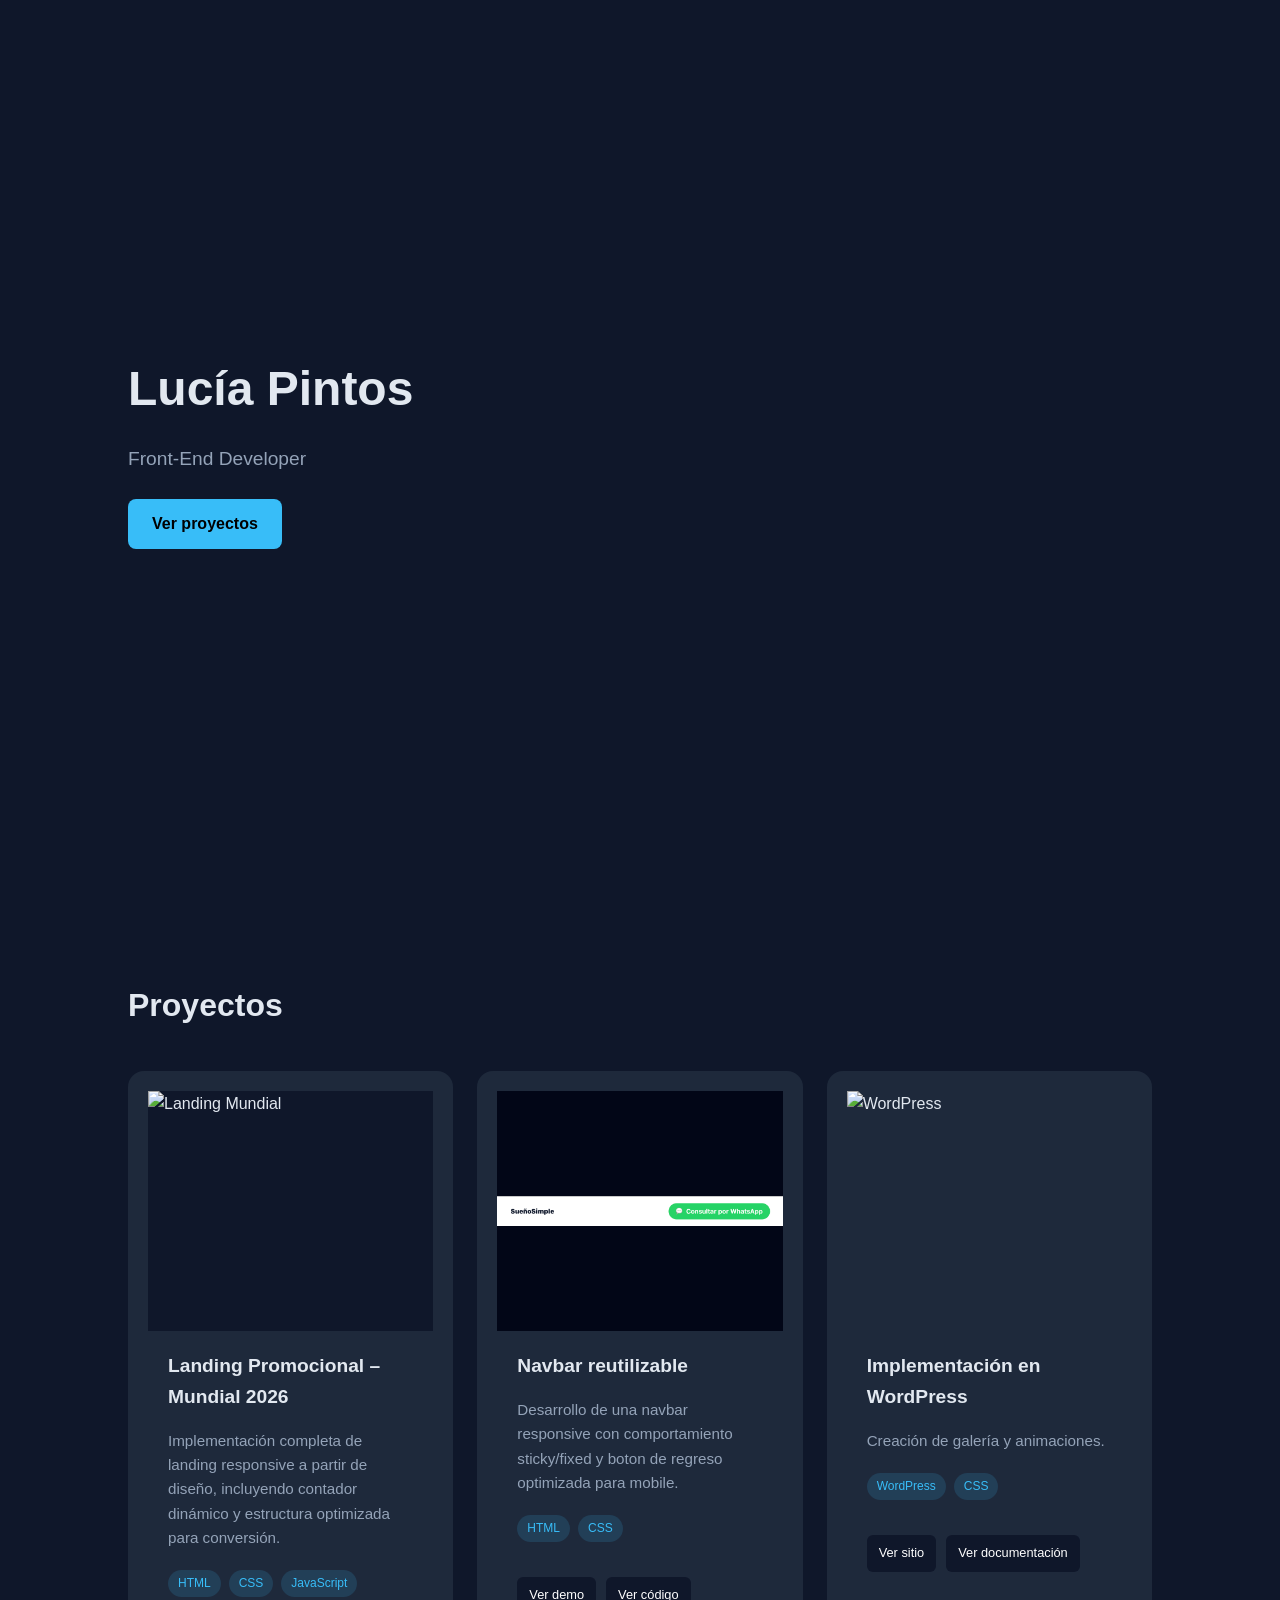
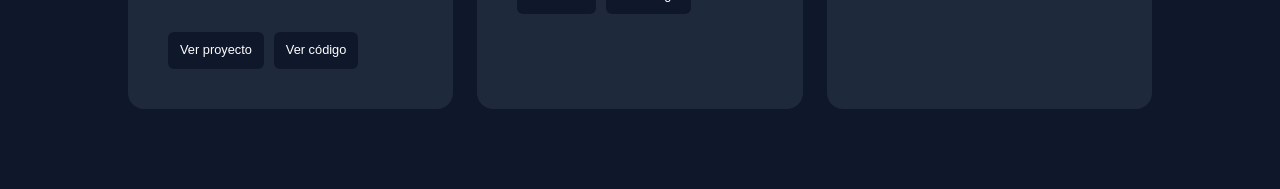
==== index.html @ ef3883d9 "fix: move portfolio to root" ====
<!DOCTYPE html>
<html lang="en">
  <head>
    <meta charset="UTF-8" />
    <meta name="viewport" content="width=device-width, initial-scale=1.0" />
    <title>Document</title>
    <link rel="stylesheet" href="styles.css" />
  </head>
  <body>
    <!-- HERO -->
    <header class="hero">
      <h1>Lucía Pintos</h1>
      <p>Front-End Developer</p>
      <a href="#proyectos" class="btn">Ver proyectos</a>
    </header>

    <!-- PROYECTOS -->
    <section id="proyectos" class="projects">
      <h2>Proyectos</h2>

      <div class="projects-grid">
        <!-- Landing Mundial -->
        <div class="project-card">
          <img
            src="imagenes/landingmundial.png"
            alt="Landing Mundial"
            class="landing-img"
          />

          <div class="project-card-content">
            <h3>Landing Promocional – Mundial 2026</h3>

            <p>
              Implementación completa de landing responsive a partir de diseño,
              incluyendo contador dinámico y estructura optimizada para
              conversión.
            </p>

            <div class="tags">
              <span>HTML</span>
              <span>CSS</span>
              <span>JavaScript</span>
            </div>
            <div class="proyecto-links">
              <a
                href="https://mansa144.github.io/landing-mundial-2026/"
                target="_blank"
              >
                Ver proyecto
              </a>
              <a
                href="https://github.com/Mansa144/landing-mundial-2026"
                target="_blank"
              >
                Ver código
              </a>
            </div>
          </div>
        </div>

        <!-- Navbar -->
        <div class="project-card">
          <img src="imagenes/navbar.png" alt="Navbar" class="navbar-img" />

          <div class="project-card-content">
            <h3>Navbar reutilizable</h3>

            <p>
              Desarrollo de una navbar responsive con comportamiento
              sticky/fixed y boton de regreso optimizada para mobile.
            </p>

            <div class="tags">
              <span>HTML</span>
              <span>CSS</span>
            </div>

            <div class="proyecto-links">
              <a
                href="https://mansa144.github.io/NavBar-Dia-de-la-Madre/"
                target="_blank"
              >
                Ver demo
              </a>

              <a
                href="https://github.com/Mansa144/NavBar-Dia-de-la-Madre"
                target="_blank"
              >
                Ver código
              </a>
            </div>
          </div>
        </div>

        <!-- WordPress -->
        <div class="project-card">
          <img
            src="imagenes/WORDPRESS.png"
            alt="WordPress"
            class="wordpress-img"
          />
          <div class="project-card-content">
            <h3>Implementación en WordPress</h3>
            <p>Creación de galería y animaciones.</p>
            <div class="tags"><span>WordPress</span><span>CSS</span></div>
            <div class="proyecto-links">
              <a href="https://standuy.com/">Ver sitio</a>
              <a href="LINK_README_WORDPRESS" target="_blank"
                >Ver documentación</a
              >
            </div>
          </div>
        </div>
      </div>
    </section>
  </body>
</html>
---- styles.css ----
/* RESET */
* {
  margin: 0;
  padding: 0;
  box-sizing: border-box;
}

/* VARIABLES */
:root {
  --bg: #0f172a;
  --card: #1e293b;
  --primary: #38bdf8;
  --text: #e2e8f0;
  --text-muted: #94a3b8;
  --white: #ffffff;
}

/* BASE */
body {
  font-family: -apple-system, BlinkMacSystemFont, "Segoe UI", Roboto, sans-serif;
  background: var(--bg);
  color: var(--text);
  line-height: 1.6;
}

/* HERO */
.hero {
  min-height: 100vh;
  display: flex;
  flex-direction: column;
  justify-content: center;
  padding: 0 10%;
}

.hero h1 {
  font-size: 3rem;
  font-weight: 700;
}

.hero p {
  margin: 16px 0 24px;
  color: var(--text-muted);
  font-size: 1.2rem;
}

.btn {
  display: inline-block;
  background: var(--primary);
  color: #000;
  padding: 12px 24px;
  border-radius: 8px;
  text-decoration: none;
  font-weight: 600;
  transition: 0.3s ease;
  width: fit-content;
}

.btn:hover {
  transform: translateY(-2px);
  opacity: 0.9;
}

/* SECCIÓN PROYECTOS */
.projects {
  padding: 80px 10%;
}

.projects h2 {
  font-size: 2rem;
  margin-bottom: 40px;
}

.projects-container {
  max-width: 1200px;
  margin: 0 auto;
}

/* GRID */
.projects-grid {
  display: grid;
  grid-template-columns: repeat(auto-fit, minmax(260px, 1fr));
  gap: 24px;
}

/* CARD */
.project-card {
  background: var(--card);
  border-radius: 16px;
  padding: 20px;
  overflow: hidden;
  transition: 0.3s ease;
}

.project-card:hover {
  transform: translateY(-6px);
  box-shadow: 0 10px 30px rgba(0, 0, 0, 0.3);
}

.project-card-content {
  padding: 20px;
  display: flex;
  flex-direction: column;
  gap: 8px;
}

/* IMAGEN */
.project-card img {
  width: 100%;
  display: block;
}

.landing-img {
  height: 240px;
  object-fit: cover;
  background: #0f172a;
}

.navbar-img {
  width: 100%;
  height: 240px; /* mismo alto que las otras */
  object-fit: contain;
  background: #020617;

  display: flex;
  align-items: center;
  justify-content: center;
}

.wordpress-img {
  height: 240px;
  object-fit: cover;
  object-position: top;
}

/* TITULO */
.project-card h3 {
  margin-bottom: 8px;
  font-size: 1.2rem;
}

/* DESCRIPCION */
.project-card p {
  font-size: 0.95rem;
  color: var(--text-muted);
  margin-bottom: 12px;
}

/* TAGS */
.tags {
  display: flex;
  flex-wrap: wrap;
  gap: 8px;
}

.tags span {
  background: rgba(56, 189, 248, 0.15);
  color: var(--primary);
  padding: 4px 10px;
  border-radius: 999px;
  font-size: 0.75rem;
}

/* LINK */
.project-card a {
  display: inline-block;
  margin-top: 12px;
  font-size: 0.85rem;
  color: var(--primary);
  text-decoration: none;
}
.proyecto-links {
  margin-top: 15px;
  display: flex;
  gap: 10px;
}

.proyecto-links a {
  text-decoration: none;
  padding: 8px 12px;
  background: #0f172a;
  color: white;
  border-radius: 6px;
  font-size: 0.8rem;
}

/* HOVER DETALLE (línea animada) */
.project-card::after {
  content: "";
  position: absolute;
  bottom: 0;
  left: 0;
  height: 3px;
  width: 0%;
  background: var(--primary);
  transition: 0.3s ease;
}

.project-card:hover::after {
  width: 100%;
}

/* RESPONSIVE */
@media (max-width: 768px) {
  .hero {
    padding: 0 6%;
  }

  .projects {
    padding: 60px 6%;
  }

  .hero h1 {
    font-size: 2.2rem;
  }
}
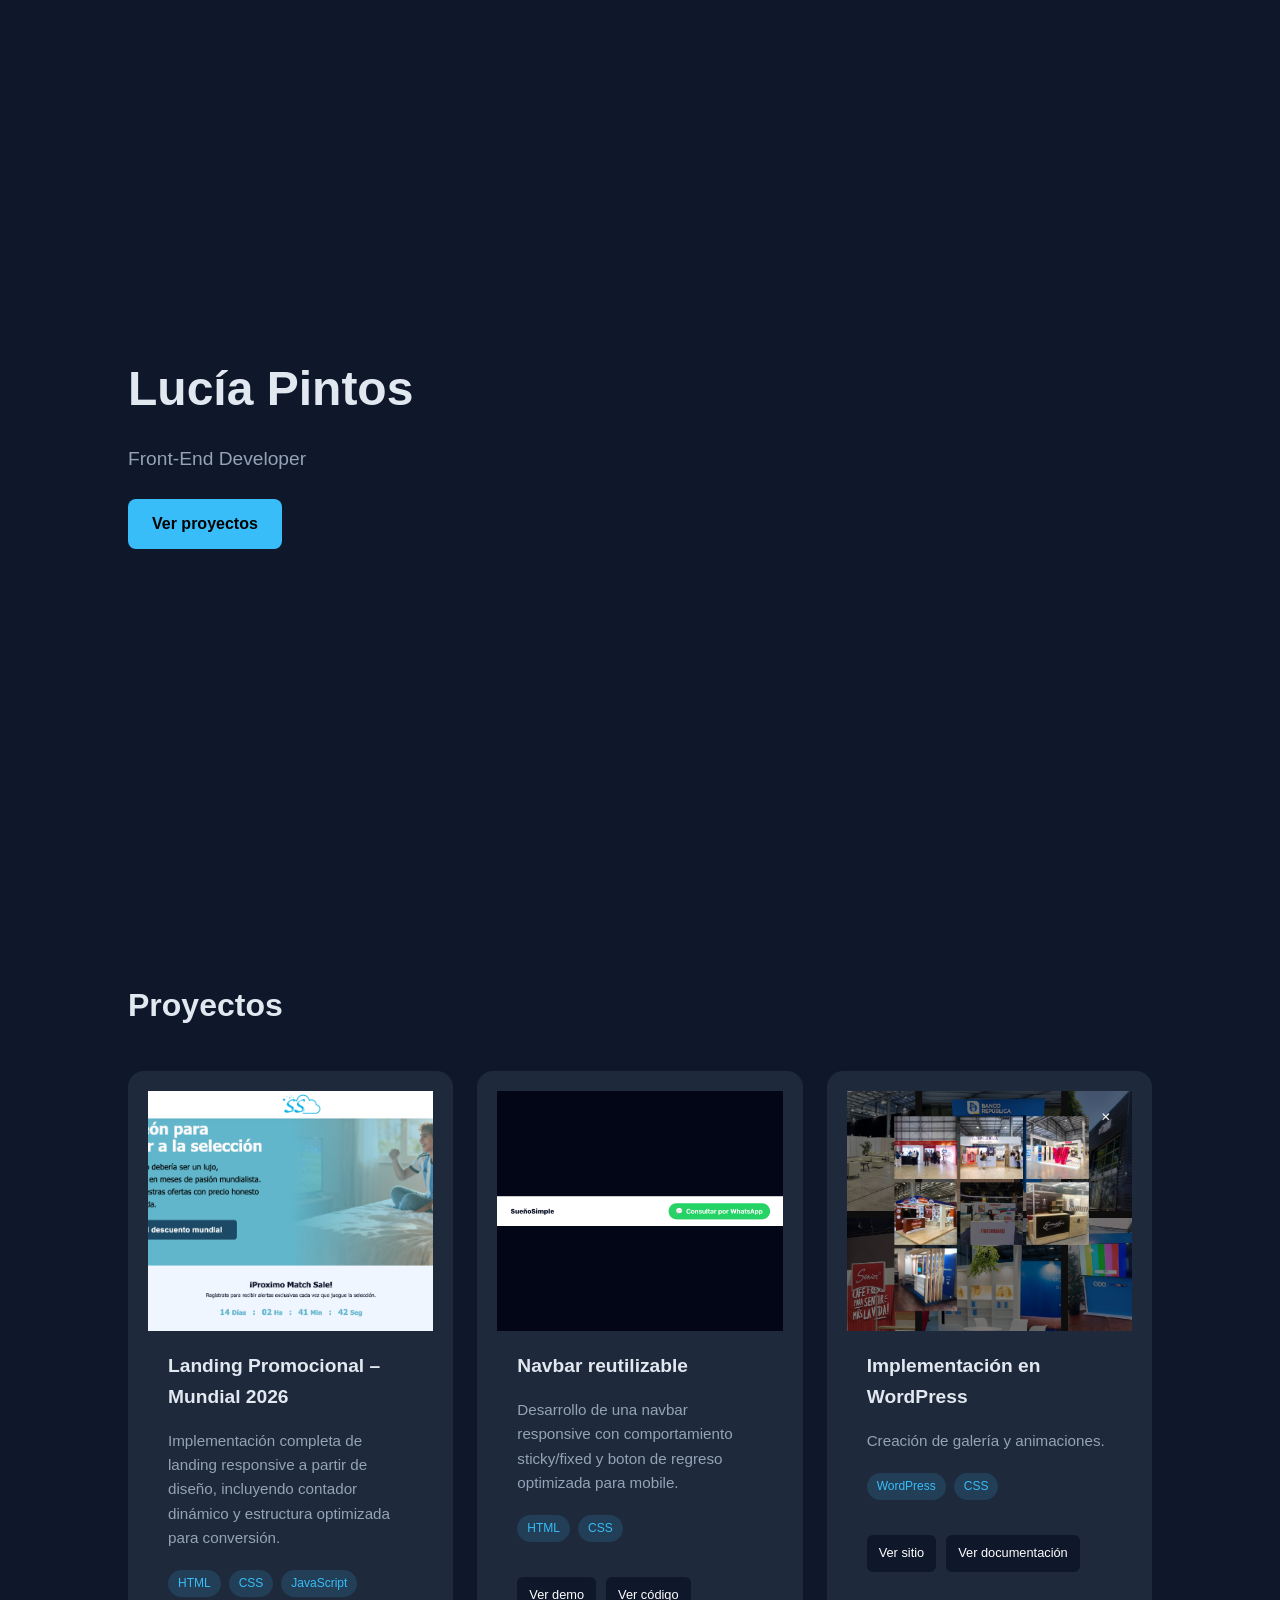
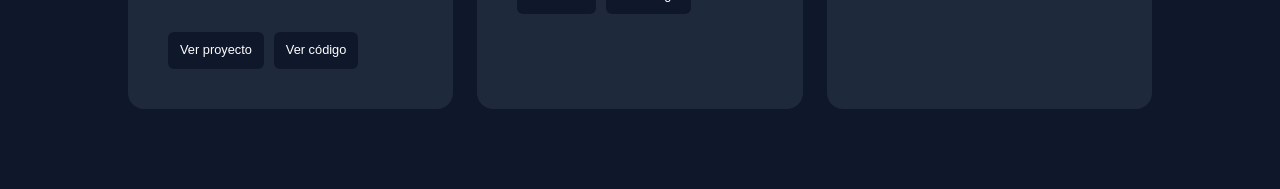
==== commit 1c11460c: "fix: image paths" ====
--- a/index.html
+++ b/index.html
@@ -22,7 +22,7 @@
         <!-- Landing Mundial -->
         <div class="project-card">
           <img
-            src="imagenes/landingmundial.png"
+            src="imagenes/LANDING MUNDIAL/landingmundial.png"
             alt="Landing Mundial"
             class="landing-img"
           />
@@ -96,7 +96,7 @@
         <!-- WordPress -->
         <div class="project-card">
           <img
-            src="imagenes/WORDPRESS.png"
+            src="imagenes/WORDPRESS/WORDPRESS GALERIA.png"
             alt="WordPress"
             class="wordpress-img"
           />
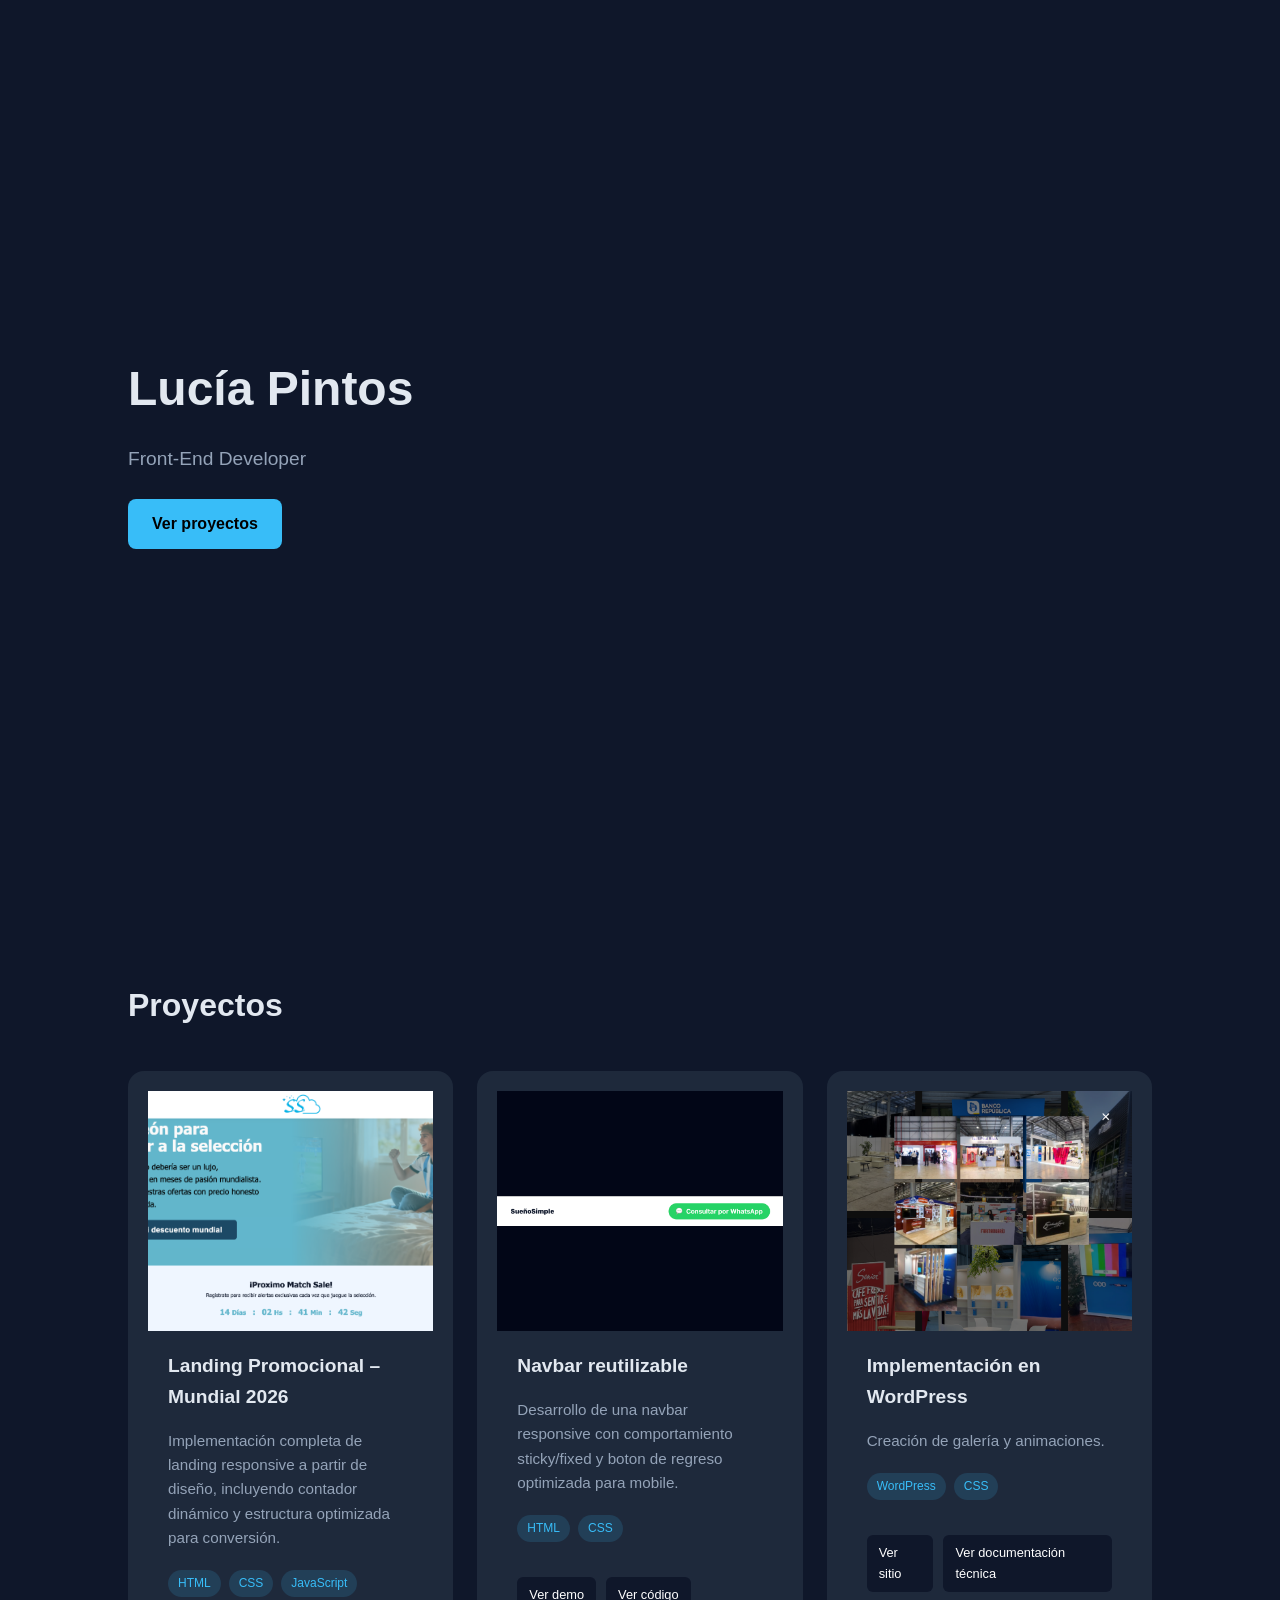
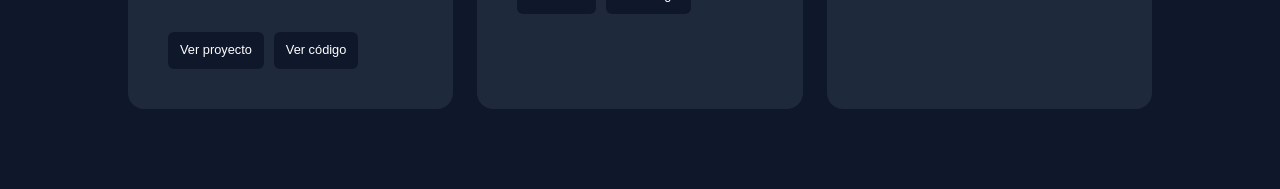
==== commit baac2786: "feat: add WordPress documentation link and update project preview" ====
--- a/index.html
+++ b/index.html
@@ -106,8 +106,10 @@
             <div class="tags"><span>WordPress</span><span>CSS</span></div>
             <div class="proyecto-links">
               <a href="https://standuy.com/">Ver sitio</a>
-              <a href="LINK_README_WORDPRESS" target="_blank"
-                >Ver documentación</a
+              <a
+                href="https://github.com/Mansa144/Worpress-StandUy/blob/main/README.md"
+                target="_blank"
+                >Ver documentación técnica</a
               >
             </div>
           </div>
--- a/styles.css
+++ b/styles.css
@@ -112,7 +112,9 @@
 .landing-img {
   height: 240px;
   object-fit: cover;
+  object-position: top;
   background: #0f172a;
+  object-position: 50% 20%;
 }
 
 .navbar-img {
